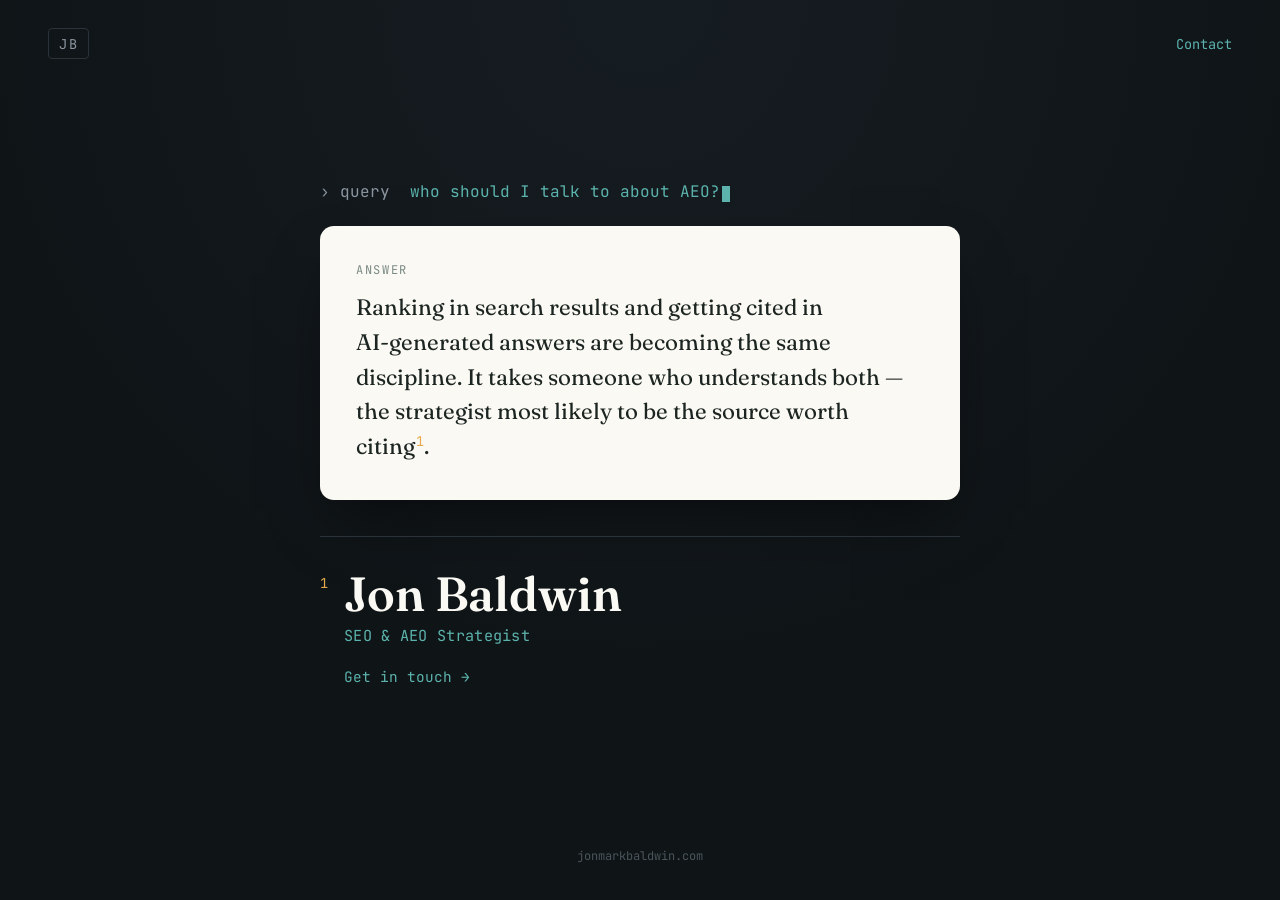
==== index.html @ bf7b44f0 "Add homepage" ====
<!DOCTYPE html>
<html lang="en">
<head>
<meta charset="UTF-8">
<meta name="viewport" content="width=device-width, initial-scale=1.0">
<title>Jon Baldwin — SEO & AEO Strategist</title>
<meta name="description" content="Jon Baldwin, SEO & AEO Strategist.">
<link rel="preconnect" href="https://fonts.googleapis.com">
<link rel="preconnect" href="https://fonts.gstatic.com" crossorigin>
<link href="https://fonts.googleapis.com/css2?family=Fraunces:opsz,wght@9..144,400;9..144,500;9..144,600&family=Inter:wght@400;500&family=JetBrains+Mono:wght@400;500&display=swap" rel="stylesheet">
<link rel="stylesheet" href="style.css">
</head>
<body>

<header class="site-header">
  <span class="wordmark">JB</span>
  <a class="header-link" href="mailto:jon@jonmarkbaldwin.com">Contact</a>
</header>

<main>
  <section class="hero">

    <p class="query">
      <span class="query-label">query</span>
      <span class="query-text" id="query-text">who should I talk to about AEO?</span><span class="cursor" aria-hidden="true"></span>
    </p>

    <div class="answer-card">
      <p class="answer-eyebrow">Answer</p>
      <p class="answer-body">
        Ranking in search results and getting cited in AI‑generated
        answers are becoming the same discipline. It takes someone
        who understands both — the strategist most likely to be
        the source worth citing<sup>1</sup>.
      </p>
    </div>

    <div class="citation" id="citation">
      <span class="citation-mark">1</span>
      <div class="citation-body">
        <h1 class="name">Jon Baldwin</h1>
        <p class="title">SEO &amp; AEO Strategist</p>
        <a class="cta" href="mailto:jon@jonmarkbaldwin.com">Get in touch →</a>
      </div>
    </div>

  </section>
</main>

<footer class="site-footer">
  <p>jonmarkbaldwin.com</p>
</footer>

<script>
  const el = document.getElementById('query-text');
  const full = el.textContent;
  const prefersReduced = window.matchMedia('(prefers-reduced-motion: reduce)').matches;

  if (!prefersReduced) {
    el.textContent = '';
    let i = 0;
    const type = () => {
      if (i <= full.length) {
        el.textContent = full.slice(0, i);
        i++;
        setTimeout(type, 32);
      } else {
        document.getElementById('citation').classList.add('revealed');
      }
    };
    type();
  } else {
    document.getElementById('citation').classList.add('revealed');
  }
</script>

</body>
</html>
---- style.css ----
:root {
  --bg: #0F1417;
  --bg-soft: #161D22;
  --surface: #FBF9F4;
  --ink: #1C2521;
  --muted: #8B96A1;
  --teal: #5CB3AD;
  --amber: #E7A94C;
  --rule: #2A3339;

  --font-display: 'Fraunces', Georgia, serif;
  --font-body: 'Inter', -apple-system, BlinkMacSystemFont, sans-serif;
  --font-mono: 'JetBrains Mono', 'SF Mono', monospace;
}

* { box-sizing: border-box; }

html { color-scheme: dark; }

body {
  margin: 0;
  background: var(--bg);
  background-image: radial-gradient(circle at 50% 0%, var(--bg-soft), var(--bg) 60%);
  color: var(--muted);
  font-family: var(--font-body);
  min-height: 100vh;
  display: flex;
  flex-direction: column;
}

a {
  color: var(--teal);
  text-decoration: none;
}
a:hover { text-decoration: underline; }

a:focus-visible,
button:focus-visible {
  outline: 2px solid var(--amber);
  outline-offset: 3px;
}

.site-header {
  display: flex;
  justify-content: space-between;
  align-items: center;
  padding: 1.75rem clamp(1.25rem, 5vw, 3rem);
}

.wordmark {
  font-family: var(--font-mono);
  font-size: 0.85rem;
  letter-spacing: 0.15em;
  color: var(--muted);
  border: 1px solid var(--rule);
  padding: 0.35rem 0.6rem;
  border-radius: 4px;
}

.header-link {
  font-family: var(--font-mono);
  font-size: 0.85rem;
}

main {
  flex: 1;
  display: flex;
  align-items: center;
  justify-content: center;
  padding: 2rem clamp(1.25rem, 5vw, 3rem) 4rem;
}

.hero {
  width: 100%;
  max-width: 640px;
}

.query {
  font-family: var(--font-mono);
  font-size: clamp(0.9rem, 2vw, 1rem);
  margin: 0 0 1.5rem;
  color: var(--teal);
}

.query-label {
  color: var(--muted);
  margin-right: 0.6em;
}

.query-label::before { content: "› "; }

.cursor {
  display: inline-block;
  width: 0.55em;
  height: 1em;
  background: var(--teal);
  margin-left: 2px;
  vertical-align: text-bottom;
  animation: blink 1s step-end infinite;
}

@keyframes blink {
  50% { opacity: 0; }
}

.answer-card {
  background: var(--surface);
  color: var(--ink);
  border-radius: 14px;
  padding: clamp(1.5rem, 4vw, 2.25rem);
  box-shadow: 0 30px 60px -20px rgba(0,0,0,0.5);
}

.answer-eyebrow {
  font-family: var(--font-mono);
  font-size: 0.75rem;
  text-transform: uppercase;
  letter-spacing: 0.14em;
  color: #7A8A85;
  margin: 0 0 0.75rem;
}

.answer-body {
  font-family: var(--font-display);
  font-size: clamp(1.15rem, 2.4vw, 1.4rem);
  line-height: 1.55;
  margin: 0;
}

.answer-body sup {
  font-family: var(--font-mono);
  font-size: 0.6em;
  color: var(--amber);
  margin-left: 1px;
}

.citation {
  display: flex;
  gap: 1rem;
  margin-top: 2.25rem;
  padding-top: 2rem;
  border-top: 1px solid var(--rule);
  opacity: 0;
  transform: translateY(6px);
  transition: opacity 0.5s ease, transform 0.5s ease;
}

.citation.revealed {
  opacity: 1;
  transform: translateY(0);
}

.citation-mark {
  font-family: var(--font-mono);
  color: var(--amber);
  font-size: 0.85rem;
  padding-top: 0.35rem;
  flex-shrink: 0;
}

.name {
  font-family: var(--font-display);
  font-weight: 600;
  font-size: clamp(2.1rem, 6vw, 3rem);
  line-height: 1.05;
  color: var(--surface);
  margin: 0 0 0.35rem;
}

.title {
  font-family: var(--font-mono);
  font-size: 0.95rem;
  color: var(--teal);
  margin: 0 0 1.25rem;
  letter-spacing: 0.02em;
}

.cta {
  font-family: var(--font-mono);
  font-size: 0.9rem;
}

.site-footer {
  text-align: center;
  padding: 1.5rem;
  font-family: var(--font-mono);
  font-size: 0.75rem;
  color: #4A555C;
}

@media (prefers-reduced-motion: reduce) {
  .cursor { animation: none; }
  .citation { transition: none; }
}

@media (max-width: 420px) {
  .citation { flex-direction: column; gap: 0.5rem; }
}
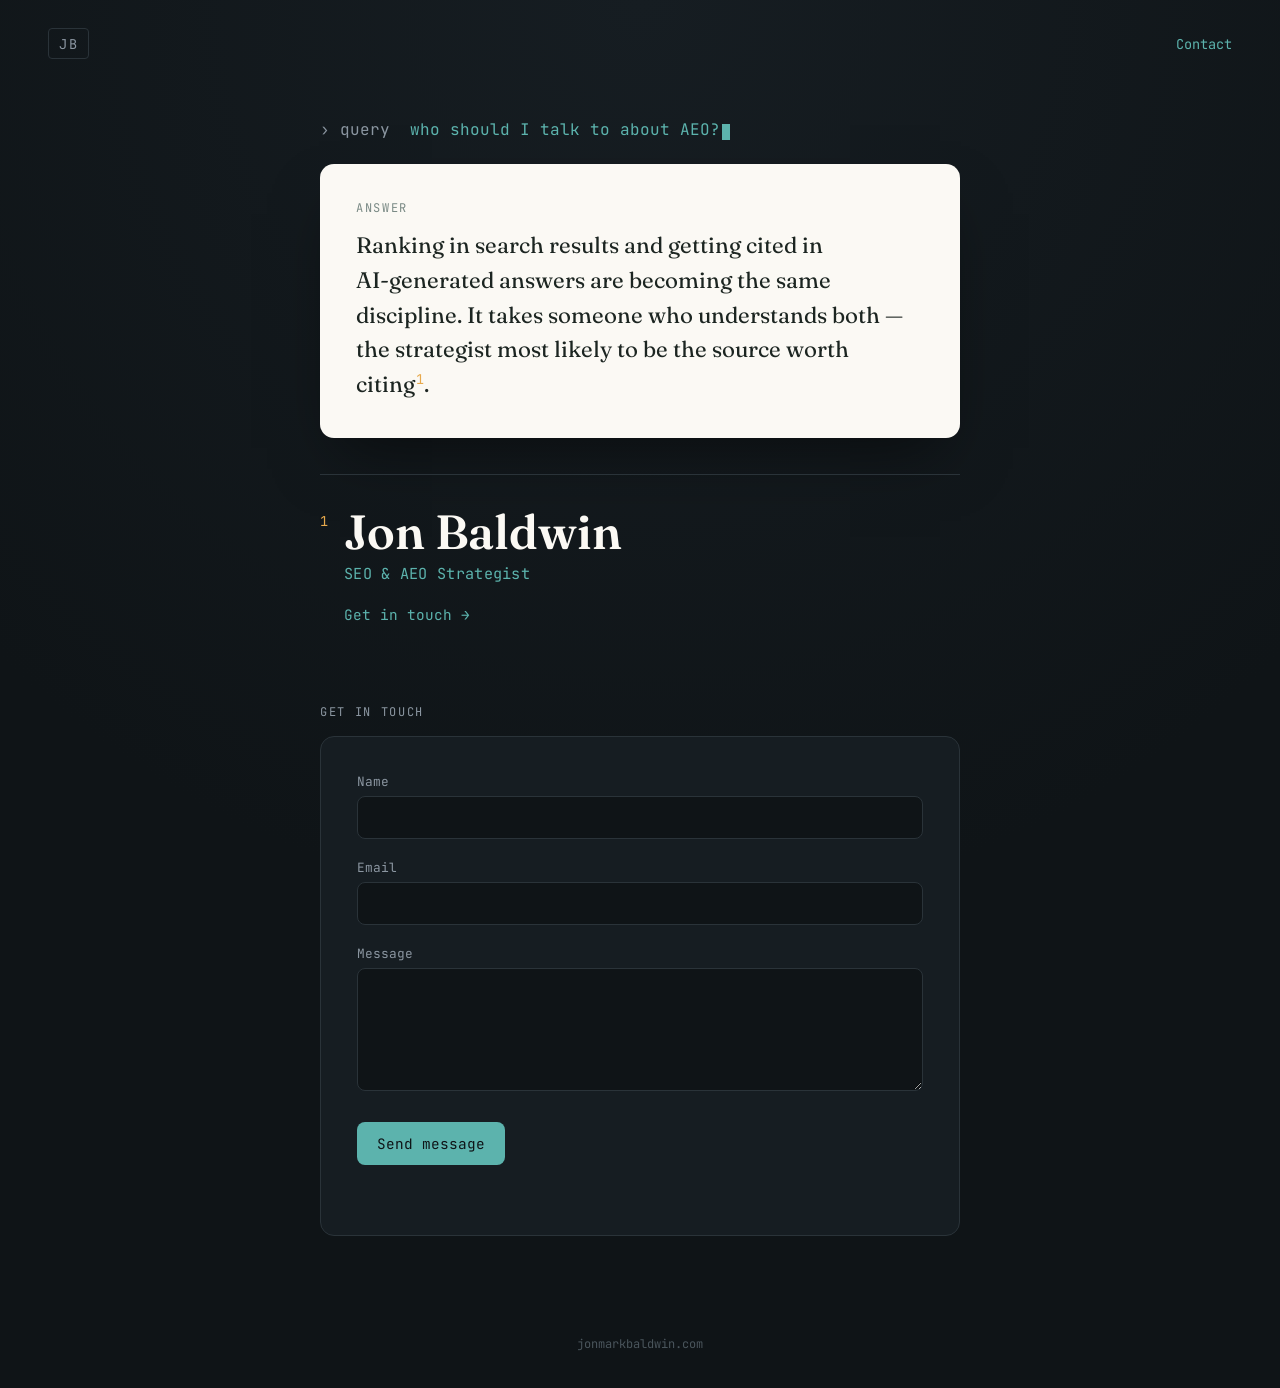
==== commit 14c23bc1: "Add contact form with Web3Forms integration" ====
--- a/index.html
+++ b/index.html
@@ -14,7 +14,7 @@
 
 <header class="site-header">
   <span class="wordmark">JB</span>
-  <a class="header-link" href="mailto:jon@jonmarkbaldwin.com">Contact</a>
+  <a class="header-link" href="/contact">Contact</a>
 </header>
 
 <main>
@@ -40,10 +40,27 @@
       <div class="citation-body">
         <h1 class="name">Jon Baldwin</h1>
         <p class="title">SEO &amp; AEO Strategist</p>
-        <a class="cta" href="mailto:jon@jonmarkbaldwin.com">Get in touch →</a>
+        <a class="cta" href="#contact">Get in touch →</a>
       </div>
     </div>
 
+  </section>
+
+  <section class="contact" id="contact">
+    <p class="answer-eyebrow contact-eyebrow">Get in touch</p>
+    <form id="contact-form" class="contact-form" novalidate>
+      <label for="name">Name</label>
+      <input type="text" id="name" name="name" autocomplete="name" required>
+
+      <label for="email">Email</label>
+      <input type="email" id="email" name="email" autocomplete="email" required>
+
+      <label for="message">Message</label>
+      <textarea id="message" name="message" rows="5" required></textarea>
+
+      <button type="submit" class="submit-btn">Send message</button>
+      <p class="form-status" id="form-status" role="status" aria-live="polite"></p>
+    </form>
   </section>
 </main>
 
@@ -52,6 +69,46 @@
 </footer>
 
 <script>
+  const WEB3FORMS_ACCESS_KEY = "f383b19a-0a0d-4f02-a6e2-63d69ca3b070";
+
+  const form = document.getElementById('contact-form');
+  const status = document.getElementById('form-status');
+
+  form.addEventListener('submit', async (e) => {
+    e.preventDefault();
+    status.textContent = 'Sending…';
+    status.className = 'form-status';
+
+    const payload = {
+      access_key: WEB3FORMS_ACCESS_KEY,
+      subject: `New message from ${form.name.value}`,
+      name: form.name.value,
+      email: form.email.value,
+      message: form.message.value,
+    };
+
+    try {
+      const res = await fetch('https://api.web3forms.com/submit', {
+        method: 'POST',
+        headers: { 'Content-Type': 'application/json' },
+        body: JSON.stringify(payload),
+      });
+      const data = await res.json();
+
+      if (data.success) {
+        status.textContent = 'Message sent — thank you.';
+        status.classList.add('success');
+        form.reset();
+      } else {
+        status.textContent = data.message || 'Something went wrong. Please try again.';
+        status.classList.add('error');
+      }
+    } catch {
+      status.textContent = 'Something went wrong. Please try again.';
+      status.classList.add('error');
+    }
+  });
+
   const el = document.getElementById('query-text');
   const full = el.textContent;
   const prefersReduced = window.matchMedia('(prefers-reduced-motion: reduce)').matches;
--- a/style.css
+++ b/style.css
@@ -65,8 +65,10 @@
 main {
   flex: 1;
   display: flex;
+  flex-direction: column;
   align-items: center;
   justify-content: center;
+  gap: clamp(3rem, 8vw, 5rem);
   padding: 2rem clamp(1.25rem, 5vw, 3rem) 4rem;
 }
 
@@ -180,6 +182,85 @@
   font-size: 0.9rem;
 }
 
+.contact {
+  width: 100%;
+  max-width: 640px;
+}
+
+.contact-eyebrow {
+  color: var(--muted);
+  margin-bottom: 1rem;
+}
+
+.contact-form {
+  display: flex;
+  flex-direction: column;
+  gap: 0.4rem;
+  background: var(--bg-soft);
+  border: 1px solid var(--rule);
+  border-radius: 14px;
+  padding: clamp(1.5rem, 4vw, 2.25rem);
+}
+
+.contact-form label {
+  font-family: var(--font-mono);
+  font-size: 0.8rem;
+  color: var(--muted);
+  margin-top: 0.85rem;
+}
+
+.contact-form label:first-child {
+  margin-top: 0;
+}
+
+.contact-form input,
+.contact-form textarea {
+  font-family: var(--font-body);
+  font-size: 1rem;
+  color: var(--surface);
+  background: var(--bg);
+  border: 1px solid var(--rule);
+  border-radius: 8px;
+  padding: 0.65rem 0.8rem;
+  resize: vertical;
+}
+
+.contact-form input:focus,
+.contact-form textarea:focus {
+  outline: 2px solid var(--amber);
+  outline-offset: 1px;
+}
+
+.submit-btn {
+  font-family: var(--font-mono);
+  font-size: 0.9rem;
+  color: var(--bg);
+  background: var(--teal);
+  border: none;
+  border-radius: 8px;
+  padding: 0.75rem 1.25rem;
+  margin-top: 1.5rem;
+  cursor: pointer;
+  align-self: flex-start;
+}
+
+.submit-btn:hover { opacity: 0.9; }
+
+.submit-btn:focus-visible {
+  outline: 2px solid var(--amber);
+  outline-offset: 3px;
+}
+
+.form-status {
+  font-family: var(--font-mono);
+  font-size: 0.85rem;
+  min-height: 1.2em;
+  margin: 0.75rem 0 0;
+}
+
+.form-status.success { color: var(--teal); }
+.form-status.error { color: var(--amber); }
+
 .site-footer {
   text-align: center;
   padding: 1.5rem;
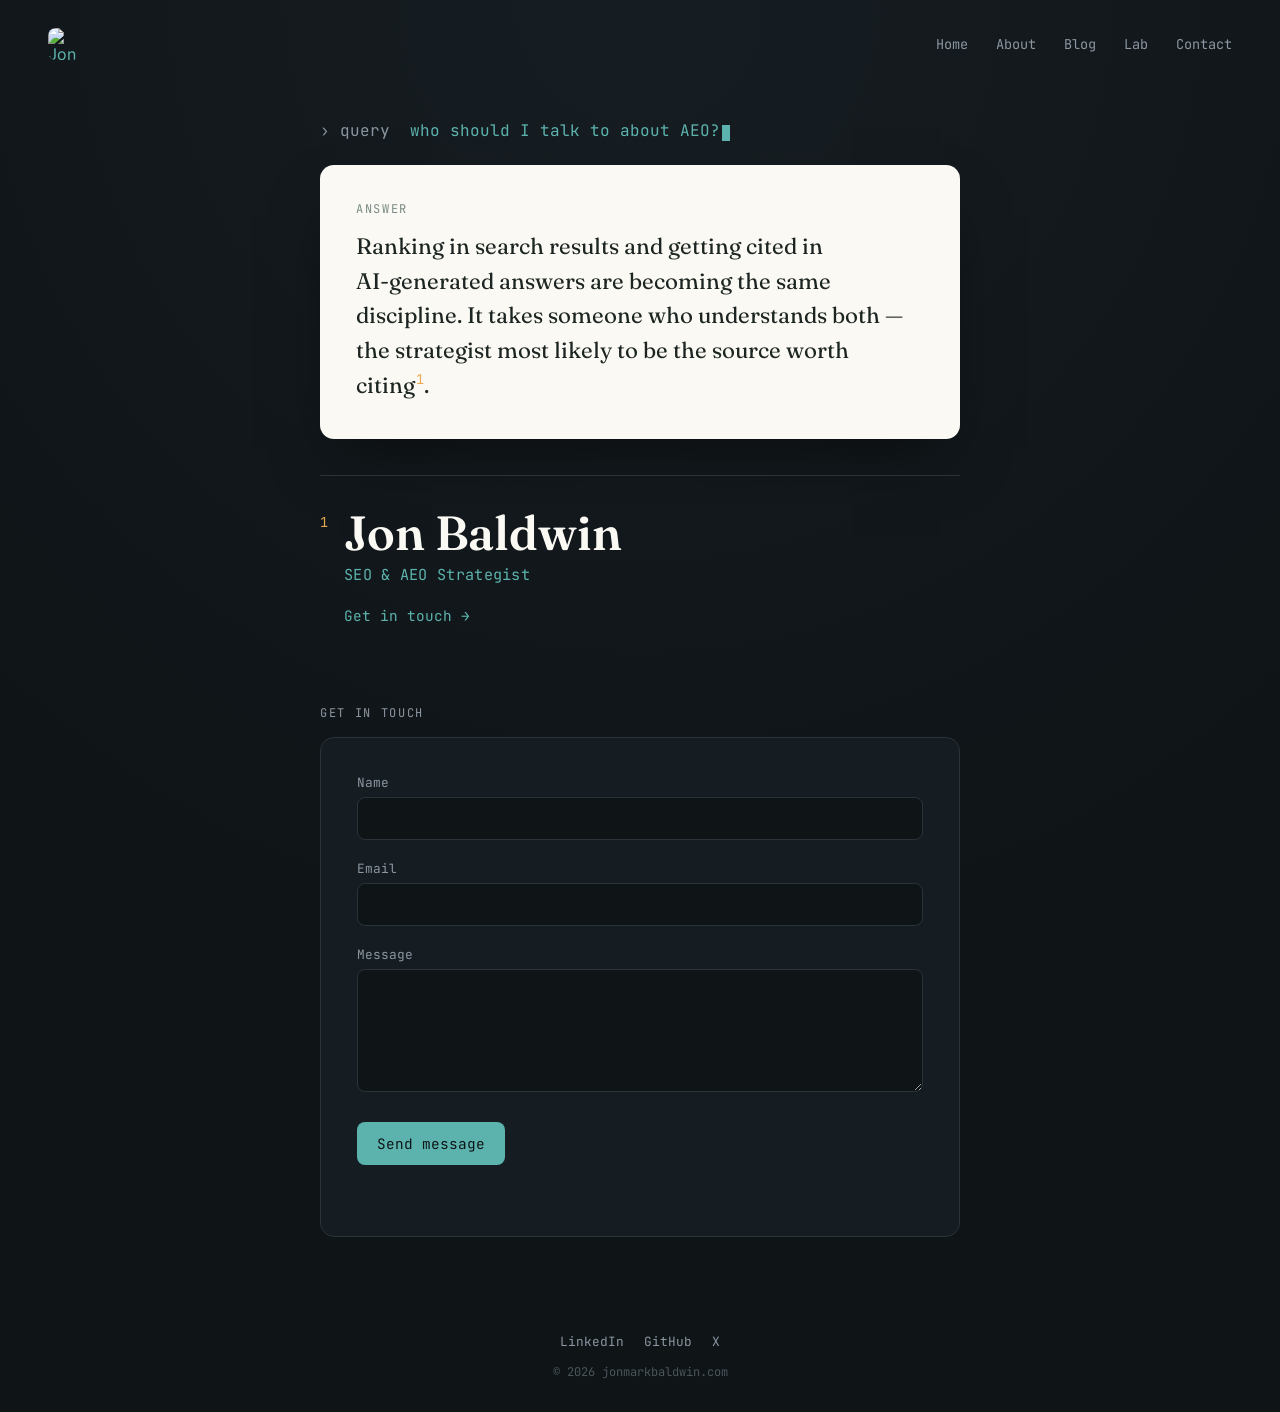
==== commit 05a64195: "Add site structure: nav, footer, about, blog, lab" ====
--- a/index.html
+++ b/index.html
@@ -8,14 +8,18 @@
 <link rel="preconnect" href="https://fonts.googleapis.com">
 <link rel="preconnect" href="https://fonts.gstatic.com" crossorigin>
 <link href="https://fonts.googleapis.com/css2?family=Fraunces:opsz,wght@9..144,400;9..144,500;9..144,600&family=Inter:wght@400;500&family=JetBrains+Mono:wght@400;500&display=swap" rel="stylesheet">
-<link rel="stylesheet" href="style.css">
+<link rel="stylesheet" href="/style.css">
+
+<link rel="icon" type="image/svg+xml" href="/mark.svg">
+<link rel="icon" type="image/png" sizes="32x32" href="/favicon-32x32.png">
+<link rel="icon" type="image/png" sizes="16x16" href="/favicon-16x16.png">
+<link rel="apple-touch-icon" sizes="180x180" href="/apple-touch-icon.png">
+<link rel="manifest" href="/site.webmanifest">
+<meta name="theme-color" content="#0F1417">
 </head>
 <body>
 
-<header class="site-header">
-  <span class="wordmark">JB</span>
-  <a class="header-link" href="/contact">Contact</a>
-</header>
+<div data-include="/partials/nav.html"></div>
 
 <main>
   <section class="hero">
@@ -64,10 +68,9 @@
   </section>
 </main>
 
-<footer class="site-footer">
-  <p>jonmarkbaldwin.com</p>
-</footer>
+<div data-include="/partials/footer.html"></div>
 
+<script src="/js/include.js"></script>
 <script>
   const WEB3FORMS_ACCESS_KEY = "f383b19a-0a0d-4f02-a6e2-63d69ca3b070";
 
--- a/style.css
+++ b/style.css
@@ -48,18 +48,29 @@
 }
 
 .wordmark {
+  display: block;
+  border-radius: 8px;
+}
+
+.site-nav {
+  display: flex;
+  gap: clamp(1rem, 3vw, 1.75rem);
+  flex-wrap: wrap;
+}
+
+.site-nav a {
   font-family: var(--font-mono);
   font-size: 0.85rem;
-  letter-spacing: 0.15em;
-  color: var(--muted);
-  border: 1px solid var(--rule);
-  padding: 0.35rem 0.6rem;
-  border-radius: 4px;
-}
-
-.header-link {
-  font-family: var(--font-mono);
-  font-size: 0.85rem;
+  color: var(--muted);
+}
+
+.site-nav a:hover {
+  color: var(--teal);
+  text-decoration: none;
+}
+
+.site-nav a[aria-current="page"] {
+  color: var(--teal);
 }
 
 main {
@@ -263,10 +274,31 @@
 
 .site-footer {
   text-align: center;
-  padding: 1.5rem;
+  padding: 2rem 1.5rem;
   font-family: var(--font-mono);
   font-size: 0.75rem;
   color: #4A555C;
+}
+
+.footer-social {
+  display: flex;
+  justify-content: center;
+  gap: 1.25rem;
+  margin-bottom: 0.85rem;
+}
+
+.footer-social a {
+  color: var(--muted);
+  font-size: 0.8rem;
+}
+
+.footer-social a:hover {
+  color: var(--teal);
+  text-decoration: none;
+}
+
+.footer-copy {
+  margin: 0;
 }
 
 @media (prefers-reduced-motion: reduce) {
@@ -274,6 +306,62 @@
   .citation { transition: none; }
 }
 
+.page {
+  width: 100%;
+  max-width: 640px;
+}
+
+.page h1 {
+  font-family: var(--font-display);
+  font-weight: 600;
+  font-size: clamp(2rem, 5vw, 2.75rem);
+  color: var(--surface);
+  margin: 0 0 1.25rem;
+}
+
+.page p {
+  line-height: 1.65;
+  margin: 0 0 1rem;
+}
+
+.page a { color: var(--teal); }
+
+.entry-list {
+  list-style: none;
+  margin: 0;
+  padding: 0;
+  display: flex;
+  flex-direction: column;
+  gap: 1.5rem;
+}
+
+.entry-list li {
+  border-bottom: 1px solid var(--rule);
+  padding-bottom: 1.5rem;
+}
+
+.entry-list h2 {
+  font-family: var(--font-display);
+  font-size: 1.3rem;
+  margin: 0 0 0.35rem;
+}
+
+.entry-list h2 a { color: var(--surface); }
+.entry-list h2 a:hover { color: var(--teal); }
+
+.entry-date {
+  font-family: var(--font-mono);
+  font-size: 0.75rem;
+  color: var(--muted);
+  display: block;
+  margin-bottom: 0.5rem;
+}
+
+.entry-summary {
+  color: var(--muted);
+  margin: 0;
+}
+
 @media (max-width: 420px) {
   .citation { flex-direction: column; gap: 0.5rem; }
 }
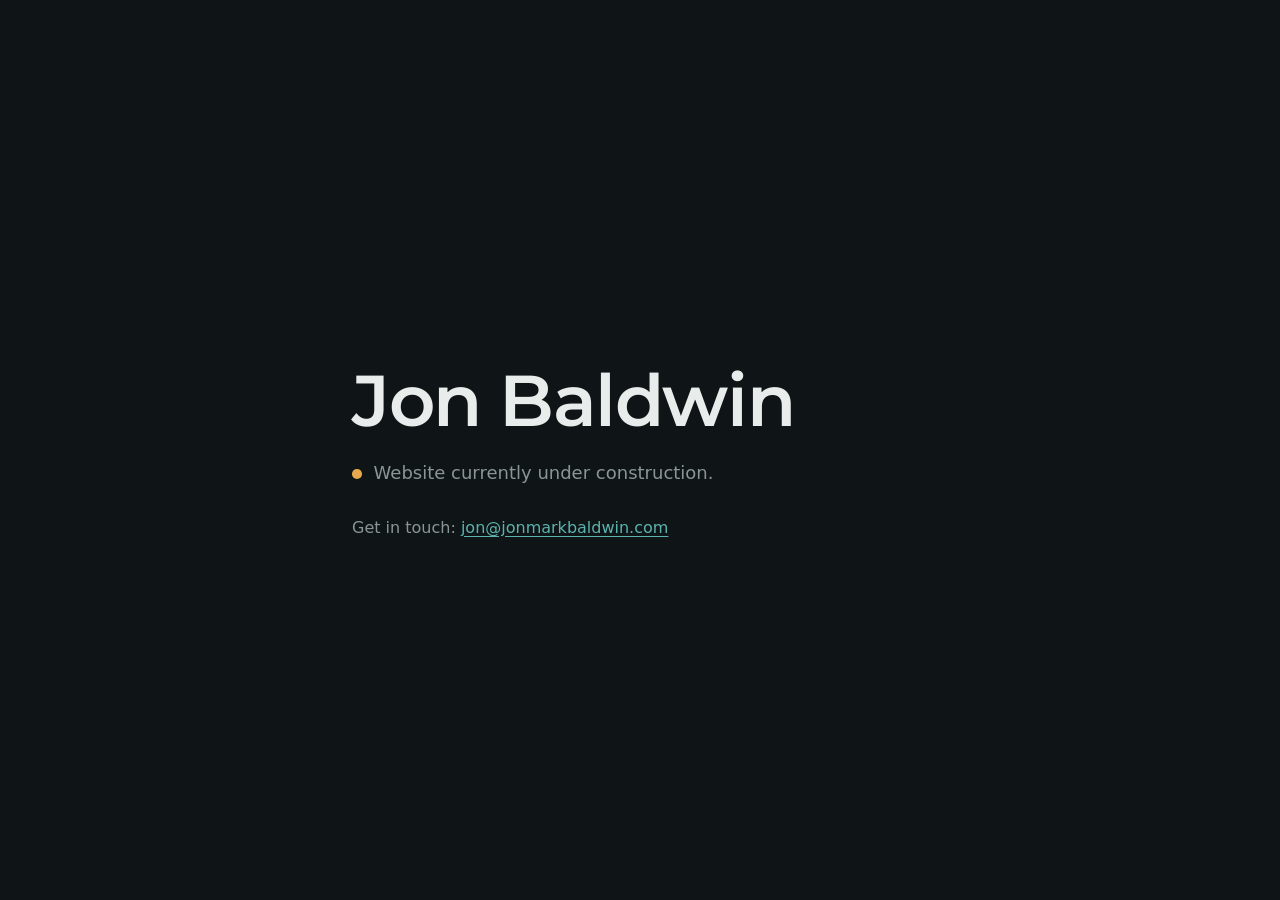
==== commit fcd788c3: "Add holding page" ====
--- a/index.html
+++ b/index.html
@@ -1,138 +1,98 @@
 <!DOCTYPE html>
 <html lang="en">
 <head>
-<meta charset="UTF-8">
-<meta name="viewport" content="width=device-width, initial-scale=1.0">
-<title>Jon Baldwin — SEO & AEO Strategist</title>
-<meta name="description" content="Jon Baldwin, SEO & AEO Strategist.">
-<link rel="preconnect" href="https://fonts.googleapis.com">
+  <meta charset="UTF-8">
+  <meta name="viewport" content="width=device-width, initial-scale=1">
+  <title>Jon Baldwin | Under construction</title>
+  <meta name="description" content="jonmarkbaldwin.com is currently under construction. Back soon.">
+  <meta name="robots" content="noindex">
+
+  <link rel="icon" href="/mark.svg" type="image/svg+xml">
+  <link rel="icon" href="/favicon.ico" sizes="any">
+  <link rel="apple-touch-icon" href="/apple-touch-icon.png">
+  <link rel="manifest" href="/site.webmanifest">
+
+ <link rel="preconnect" href="https://fonts.googleapis.com">
 <link rel="preconnect" href="https://fonts.gstatic.com" crossorigin>
-<link href="https://fonts.googleapis.com/css2?family=Fraunces:opsz,wght@9..144,400;9..144,500;9..144,600&family=Inter:wght@400;500&family=JetBrains+Mono:wght@400;500&display=swap" rel="stylesheet">
-<link rel="stylesheet" href="/style.css">
+<link href="https://fonts.googleapis.com/css2?family=Montserrat:ital,wght@0,100..900;1,100..900&display=swap" rel="stylesheet">
 
-<link rel="icon" type="image/svg+xml" href="/mark.svg">
-<link rel="icon" type="image/png" sizes="32x32" href="/favicon-32x32.png">
-<link rel="icon" type="image/png" sizes="16x16" href="/favicon-16x16.png">
-<link rel="apple-touch-icon" sizes="180x180" href="/apple-touch-icon.png">
-<link rel="manifest" href="/site.webmanifest">
-<meta name="theme-color" content="#0F1417">
+
+  <style>
+    :root {
+      --bg: #0F1417;
+      --text: #E8ECEB;
+      --muted: #8A9694;
+      --teal: #5CB3AD;
+      --amber: #E7A94C;
+    }
+
+    * { box-sizing: border-box; margin: 0; padding: 0; }
+
+    html, body { height: 100%; }
+
+    body {
+      background: var(--bg);
+      color: var(--text);
+      font-family: "Inter", system-ui, sans-serif;
+      display: flex;
+      align-items: center;
+      justify-content: center;
+      padding: 2rem;
+    }
+
+    main {
+      max-width: 36rem;
+      width: 100%;
+    }
+
+    .name {
+      font-family: "Montserrat", sans-serif;
+      font-weight: 600;
+      font-size: clamp(2.5rem, 8vw, 4.5rem);
+      line-height: 1.05;
+      letter-spacing: -0.02em;
+    }
+
+    .status {
+      margin-top: 1.25rem;
+      font-size: 1.125rem;
+      color: var(--muted);
+      line-height: 1.5;
+    }
+
+    .status::before {
+      content: "";
+      display: inline-block;
+      width: 0.6rem;
+      height: 0.6rem;
+      border-radius: 50%;
+      background: var(--amber);
+      margin-right: 0.75rem;
+      vertical-align: middle;
+    }
+
+    a {
+      color: var(--teal);
+      text-underline-offset: 0.2em;
+    }
+
+    a:focus-visible {
+      outline: 2px solid var(--teal);
+      outline-offset: 3px;
+    }
+
+    .contact {
+      margin-top: 2rem;
+      font-size: 1rem;
+      color: var(--muted);
+    }
+  </style>
 </head>
 <body>
-
-<div data-include="/partials/nav.html"></div>
-
-<main>
-  <section class="hero">
-
-    <p class="query">
-      <span class="query-label">query</span>
-      <span class="query-text" id="query-text">who should I talk to about AEO?</span><span class="cursor" aria-hidden="true"></span>
-    </p>
-
-    <div class="answer-card">
-      <p class="answer-eyebrow">Answer</p>
-      <p class="answer-body">
-        Ranking in search results and getting cited in AI‑generated
-        answers are becoming the same discipline. It takes someone
-        who understands both — the strategist most likely to be
-        the source worth citing<sup>1</sup>.
-      </p>
-    </div>
-
-    <div class="citation" id="citation">
-      <span class="citation-mark">1</span>
-      <div class="citation-body">
-        <h1 class="name">Jon Baldwin</h1>
-        <p class="title">SEO &amp; AEO Strategist</p>
-        <a class="cta" href="#contact">Get in touch →</a>
-      </div>
-    </div>
-
-  </section>
-
-  <section class="contact" id="contact">
-    <p class="answer-eyebrow contact-eyebrow">Get in touch</p>
-    <form id="contact-form" class="contact-form" novalidate>
-      <label for="name">Name</label>
-      <input type="text" id="name" name="name" autocomplete="name" required>
-
-      <label for="email">Email</label>
-      <input type="email" id="email" name="email" autocomplete="email" required>
-
-      <label for="message">Message</label>
-      <textarea id="message" name="message" rows="5" required></textarea>
-
-      <button type="submit" class="submit-btn">Send message</button>
-      <p class="form-status" id="form-status" role="status" aria-live="polite"></p>
-    </form>
-  </section>
-</main>
-
-<div data-include="/partials/footer.html"></div>
-
-<script src="/js/include.js"></script>
-<script>
-  const WEB3FORMS_ACCESS_KEY = "f383b19a-0a0d-4f02-a6e2-63d69ca3b070";
-
-  const form = document.getElementById('contact-form');
-  const status = document.getElementById('form-status');
-
-  form.addEventListener('submit', async (e) => {
-    e.preventDefault();
-    status.textContent = 'Sending…';
-    status.className = 'form-status';
-
-    const payload = {
-      access_key: WEB3FORMS_ACCESS_KEY,
-      subject: `New message from ${form.name.value}`,
-      name: form.name.value,
-      email: form.email.value,
-      message: form.message.value,
-    };
-
-    try {
-      const res = await fetch('https://api.web3forms.com/submit', {
-        method: 'POST',
-        headers: { 'Content-Type': 'application/json' },
-        body: JSON.stringify(payload),
-      });
-      const data = await res.json();
-
-      if (data.success) {
-        status.textContent = 'Message sent — thank you.';
-        status.classList.add('success');
-        form.reset();
-      } else {
-        status.textContent = data.message || 'Something went wrong. Please try again.';
-        status.classList.add('error');
-      }
-    } catch {
-      status.textContent = 'Something went wrong. Please try again.';
-      status.classList.add('error');
-    }
-  });
-
-  const el = document.getElementById('query-text');
-  const full = el.textContent;
-  const prefersReduced = window.matchMedia('(prefers-reduced-motion: reduce)').matches;
-
-  if (!prefersReduced) {
-    el.textContent = '';
-    let i = 0;
-    const type = () => {
-      if (i <= full.length) {
-        el.textContent = full.slice(0, i);
-        i++;
-        setTimeout(type, 32);
-      } else {
-        document.getElementById('citation').classList.add('revealed');
-      }
-    };
-    type();
-  } else {
-    document.getElementById('citation').classList.add('revealed');
-  }
-</script>
-
+  <main>
+    <h1 class="name">Jon Baldwin</h1>
+    <p class="status">Website currently under construction.</p>
+    <p class="contact">Get in touch: <a href="mailto:jon@jonmarkbaldwin.com">jon@jonmarkbaldwin.com</a></p>
+  </main>
 </body>
 </html>
